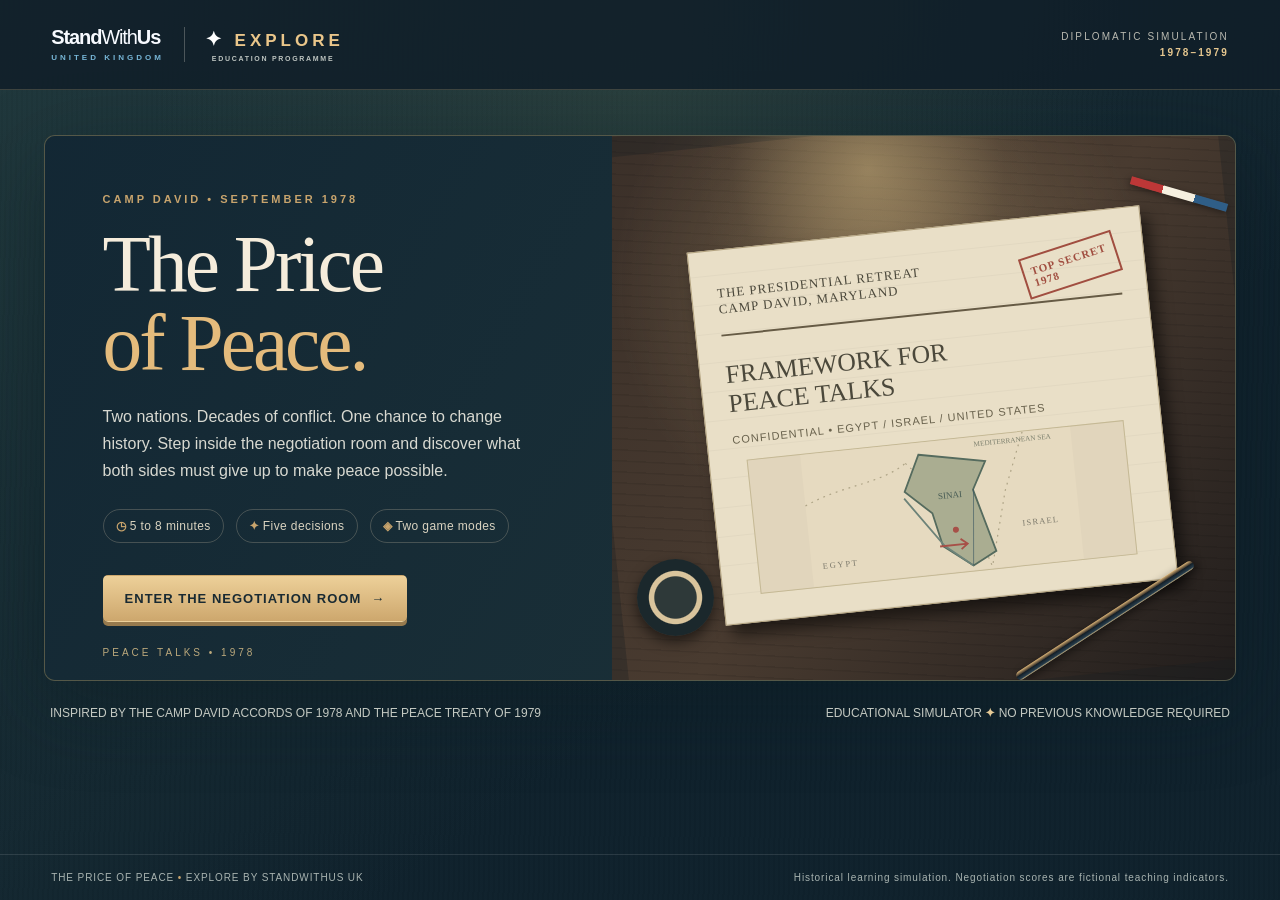
==== index.html @ 73b277db "Add The Price of Peace diplomatic simulator" ====
<!doctype html>
<html lang="en-GB">
<head>
  <meta charset="utf-8">
  <meta name="viewport" content="width=device-width, initial-scale=1">
  <meta name="theme-color" content="#152433">
  <meta name="description" content="The Price of Peace: an educational negotiation simulator about the Camp David Accords and the Egypt–Israel peace treaty.">
  <title>The Price of Peace | Explore • StandWithUs UK</title>
  <link rel="icon" type="image/svg+xml" href="assets/favicon.svg">
  <link rel="stylesheet" href="style.css">
</head>
<body>
  <a class="skip" href="#app">Skip to game</a>
  <header class="site-header">
    <div class="brand" aria-label="Explore by StandWithUs UK">
      <div class="swu-wordmark"><strong>Stand<span>With</span>Us</strong><small>UNITED KINGDOM</small></div>
      <div class="brand-divider"></div>
      <div class="explore-wordmark"><span class="compass">✦</span> EXPLORE <small>EDUCATION PROGRAMME</small></div>
    </div>
    <div class="header-right"><span class="edition">DIPLOMATIC SIMULATION <b>1978–1979</b></span><button class="small-button" id="restartTop" type="button" hidden>Start again ↺</button></div>
  </header>
  <main id="app" tabindex="-1" aria-live="polite"></main>
  <footer class="site-footer"><span>THE PRICE OF PEACE <i>•</i> EXPLORE BY STANDWITHUS UK</span><span>Historical learning simulation. Negotiation scores are fictional teaching indicators.</span></footer>
  <div id="printArea" aria-hidden="true"></div>
  <script src="game.js" defer></script>
</body>
</html>
---- style.css ----
:root{--night:#142431;--night2:#1b3039;--wood:#283b38;--gold:#c8a46d;--gold2:#e3c58a;--paper:#f4eedf;--paper2:#ece1cc;--ink:#26313a;--muted:#6e746d;--blue:#3279ac;--red:#a64c43;--green:#417e70;--line:#d2c4a9;--shadow:0 24px 80px #091a1d66}
*{box-sizing:border-box}html{scroll-behavior:smooth}body{margin:0;color:#f3ecdf;font-family:Arial,Helvetica,sans-serif;background:#13242d;background-image:radial-gradient(ellipse at 50% 10%,#52685046,transparent 54%),repeating-linear-gradient(91deg,#14273122 0 3px,#09182022 3px 5px),linear-gradient(145deg,#243d40,#10222d 65%);min-height:100dvh;display:flex;flex-direction:column}button,input{font:inherit}button{cursor:pointer}button:focus-visible,input:focus-visible{outline:3px solid #e4b86c;outline-offset:3px}a{color:inherit}p{line-height:1.6}.skip{position:absolute;z-index:100;top:-70px;left:10px;background:#fff;color:#000;padding:10px}.skip:focus{top:10px}.site-header{position:relative;z-index:3;background:#101e29d9;border-bottom:1px solid #b4a27644;display:flex;align-items:center;justify-content:space-between;gap:16px;padding:15px clamp(16px,4vw,65px);min-height:90px}.brand{display:flex;align-items:center;gap:20px}.swu-wordmark strong{font-size:20px;line-height:1;letter-spacing:-1.1px;color:#f7faff;font-weight:900}.swu-wordmark strong span{font-weight:300}.swu-wordmark small{display:block;font-weight:700;font-size:8px;letter-spacing:3px;color:#77b6d7;margin-top:5px}.brand-divider{height:35px;width:1px;background:#a6a9a366}.explore-wordmark{font-size:17px;font-weight:900;letter-spacing:4px;color:#eac68a}.explore-wordmark .compass{color:#fff;font-size:20px}.explore-wordmark small{display:block;font-size:7px;letter-spacing:1.7px;font-weight:600;color:#bdc4c0;margin:4px 0 0 7px}.header-right{display:flex;align-items:center;gap:12px}.edition{font-size:10px;letter-spacing:2.1px;color:#b8b8af;text-align:right}.edition b{color:#e6c78f;display:block;margin-top:5px}.small-button{padding:9px 12px;background:transparent;border:1px solid #af946d;color:#f1eadb;border-radius:4px;font-size:12px}.small-button[hidden]{display:none}main{flex:1;width:100%}.site-footer{border-top:1px solid #ffffff1c;color:#a8b3b0;font-size:10px;letter-spacing:.9px;padding:17px clamp(18px,4vw,65px);display:flex;justify-content:space-between;gap:20px}.site-footer i{color:var(--gold);font-style:normal}.shell{max-width:1280px;margin:auto;padding:clamp(22px,3.5vw,52px) clamp(16px,4vw,44px) 52px}.eyebrow{font-size:11px;font-weight:800;letter-spacing:3px;text-transform:uppercase;color:var(--gold)}.eyebrow.dark{color:#947746}.display{font-family:Georgia,'Times New Roman',serif;letter-spacing:-1.5px;font-weight:400;line-height:1.07}.hero{display:grid;grid-template-columns:1fr 1.1fr;min-height:535px;align-items:stretch;background:#243535;border:1px solid #c1a4714f;border-radius:11px;overflow:hidden;box-shadow:var(--shadow)}.hero-copy{padding:clamp(30px,4.5vw,70px);position:relative;z-index:1;background:linear-gradient(120deg,#112634e8,#172d37d9)}.hero-copy:after{content:'PEACE TALKS  •  1978';position:absolute;bottom:22px;left:clamp(30px,4.5vw,70px);font-size:10px;letter-spacing:3px;color:#bca97c}.hero h1{font-family:Georgia,serif;line-height:.99;font-weight:400;letter-spacing:-3px;font-size:clamp(54px,6.2vw,90px);margin:20px 0 20px;color:#f5ecdb}.hero h1 em{display:block;font-style:normal;color:#e4bb7c}.hero .lead{color:#d8d9d1;line-height:1.7;max-width:450px;font-size:16px}.hero-points{display:flex;gap:12px;flex-wrap:wrap;margin:25px 0 32px}.hero-points span,.pill{border:1px solid #b6ac974d;border-radius:50px;padding:9px 12px;letter-spacing:.4px;font-size:12px;color:#d9d3c0}.hero-points span b{color:var(--gold)}.gold-button,.outline-button,.paper-button,.danger-button{appearance:none;padding:15px 21px;border-radius:5px;border:1px solid transparent;font-size:13px;font-weight:800;letter-spacing:1px;display:inline-flex;align-items:center;justify-content:center;gap:10px;text-decoration:none;transition:transform .16s,background .16s}.gold-button{color:#192a32;background:linear-gradient(#edd099,#cda76d);box-shadow:0 4px 0 #977a4d}.gold-button:hover{background:#f6d99d;transform:translateY(-1px)}.outline-button{border-color:#ad986e;color:#e8d4ad;background:#17263365}.outline-button:hover{background:#e6c58d15}.paper-button{background:#263f4c;color:#f5efdc}.paper-button:hover{background:#355567}.danger-button{background:#903f3c;color:white}.gold-button:disabled,.paper-button:disabled,.outline-button:disabled{opacity:.4;cursor:not-allowed;transform:none}.hero-art{position:relative;min-height:510px;overflow:hidden;background:radial-gradient(circle at 43% 27%,#d7ba8252,transparent 50%),repeating-linear-gradient(3deg,transparent 0 9px,#00000015 10px 11px),linear-gradient(130deg,#3b3029,#493b30 50%,#211d1c)}.hero-art:before{content:'';position:absolute;inset:-30px;border:20px solid #171e2050;transform:rotate(-6deg);pointer-events:none}.desk-lamp{position:absolute;width:350px;height:350px;border-radius:50%;background:radial-gradient(circle,#f5d89560,#f5d89506 55%,transparent 70%);left:13%;top:-26%}.desk-paper{position:absolute;background:#dfd2ad;box-shadow:7px 11px 15px #0008;border:1px solid #b2a27f;color:#4b483b}.desk-paper.main{width:73%;height:69%;left:15%;top:17%;transform:rotate(-6deg);padding:30px 25px;background:repeating-linear-gradient(0deg,#00000008 0 1px,transparent 1px 29px),#e9dfc7}.paper-top{display:flex;justify-content:space-between;gap:8px;align-items:center;border-bottom:2px solid #665b45;padding-bottom:12px;font-family:Georgia,serif;font-size:13px;letter-spacing:1px}.paper-stamp{color:#a14e40;border:2px solid #a14e40;padding:7px;font-weight:900;font-size:11px;transform:rotate(-12deg)}.paper-headline{margin:24px 0 15px;font-family:Georgia,serif;font-size:clamp(18px,2vw,27px);line-height:1.15;text-transform:uppercase}.paper-small{color:#68614c;font-size:11px;letter-spacing:1px}.desk-map{width:94%;height:43%;margin:15px 3%;border:1px solid #c5b995;background:#e1d5bc;display:flex;align-items:center;justify-content:center}.desk-map svg{width:100%;height:100%}.desk-pen{position:absolute;bottom:10%;right:4%;width:210px;height:9px;border-radius:5px;background:linear-gradient(#dcb578,#433a2f 38%,#131f28 45%,#263c4b 83%,#ccb98b);transform:rotate(-33deg);box-shadow:3px 3px 9px #0007}.desk-round{position:absolute;left:4%;bottom:8%;width:77px;height:77px;border-radius:50%;background:radial-gradient(circle,#2e3939 0 38%,#d9c49c 40% 48%,#1b282c 50%);box-shadow:0 6px 13px #0008}.desk-flag{position:absolute;right:1%;top:10%;width:100px;height:8px;background:linear-gradient(to right,#bd3737 0 33%,#f6f0e0 33% 66%,#2f5e87 66%);transform:rotate(16deg);box-shadow:0 2px 6px #0006}.intro-after{display:flex;justify-content:space-between;gap:25px;align-items:center;margin:25px 6px 0;color:#c4c9c2;font-size:12px}.intro-after b{color:#e7cb97}.panel-paper{background:var(--paper);background-image:radial-gradient(#b5a78418 1px,transparent 1px);background-size:11px 11px;color:var(--ink);border-radius:7px;border:1px solid #efe0b9;box-shadow:var(--shadow);overflow:hidden}.panel-head{background:#dcd0b6;padding:13px 27px;display:flex;justify-content:space-between;align-items:center;gap:10px;border-bottom:1px solid #c5b18e;color:#61513e;font-size:10px;font-weight:900;letter-spacing:2px}.setup-box{max-width:1000px;margin:auto}.section-inner{padding:clamp(24px,4vw,48px)}.section-title{font-family:Georgia,serif;font-weight:400;line-height:1.15;font-size:clamp(30px,4vw,48px);margin:8px 0 12px;color:#1f303a}.section-description{color:#666d6b;max-width:710px;font-size:15px;margin:0 0 25px}.mode-grid{display:grid;grid-template-columns:repeat(2,minmax(0,1fr));gap:16px;margin:26px 0}.choice-mode,.role-card{position:relative;text-align:left;border:2px solid #c7b998;background:#f9f5e9;border-radius:6px;padding:24px 22px;min-height:158px;color:var(--ink);transition:border .2s,transform .2s,box-shadow .2s}.choice-mode:hover,.role-card:hover{border-color:#9c7946;transform:translateY(-2px)}.choice-mode.active,.role-card.active{border-color:#527d92;background:#f3f5ec;box-shadow:inset 0 0 0 1px #527d92}.choice-mode .mode-icon{font-size:27px;display:block;margin-bottom:13px}.choice-mode strong,.role-card strong{display:block;font-family:Georgia,serif;font-size:21px;margin-bottom:8px}.choice-mode small,.role-card small{display:block;font-size:13px;line-height:1.55;color:#73736b}.mode-tick{position:absolute;right:15px;top:14px;width:23px;height:23px;display:grid;place-items:center;background:#3b6d7c;color:white;border-radius:50%;opacity:0}.active .mode-tick{opacity:1}.role-grid{display:grid;grid-template-columns:repeat(2,minmax(0,1fr));gap:14px;margin:20px 0}.role-card{min-height:120px}.role-card .flag{font-size:27px;display:block;margin-bottom:10px}.form-row{display:grid;gap:8px;margin:16px 0 20px}.form-row label{font-size:12px;text-transform:uppercase;letter-spacing:1px;font-weight:800;color:#66563d}.form-row input{max-width:500px;background:#fffcf4;border:1px solid #bdae94;border-radius:4px;padding:13px 15px;color:#233640}.actions-row{display:flex;gap:12px;align-items:center;flex-wrap:wrap;margin-top:20px}.note-line{font-size:12px;color:#766e5e}.brief-layout{display:grid;grid-template-columns:1fr .83fr;gap:23px;align-items:start}.brief-file{background:#fbf7ec;border:1px solid #d2c4a9;padding:27px;box-shadow:2px 4px 9px #5e483a14;position:relative}.brief-file:before{content:'CONFIDENTIAL';position:absolute;right:14px;top:16px;border:2px solid #a65c48;color:#a65c48;padding:4px 7px;font-size:10px;font-weight:bold;letter-spacing:1px;transform:rotate(8deg)}.brief-file h2{font-family:Georgia,serif;font-weight:400;font-size:35px;margin:8px 0}.brief-file ul{padding-left:20px;font-size:14px;line-height:1.75;margin:15px 0 0}.brief-file li{margin-bottom:9px}.brief-note{background:#d7e3e3;padding:18px;border-left:4px solid #527984;font-size:13px;line-height:1.6}.brief-cover{background:#162a32;border:1px solid #b4a17070;color:#efe4ce;border-radius:4px;min-height:265px;display:flex;align-items:center;justify-content:center;flex-direction:column;gap:18px;padding:25px;text-align:center}.brief-cover .seal{font-family:Georgia,serif;color:#deb679;font-size:50px;border:2px solid #d8ae74;border-radius:50%;width:110px;height:110px;display:grid;place-items:center}.brief-cover p{font-size:13px;color:#b9c5c0;max-width:300px}.brief-cover h3{font-family:Georgia,serif;font-size:26px;font-weight:normal;margin:0}.game-layout{display:grid;grid-template-columns:minmax(0,1fr) 285px;gap:24px;align-items:start}.round-main{min-width:0}.round-head{display:flex;align-items:center;justify-content:space-between;gap:12px;margin-bottom:15px;color:#e5d9b8}.round-numbers{font-size:12px;letter-spacing:2px;font-weight:800}.timer{font-family:'Courier New',monospace;font-size:17px;letter-spacing:1px;border:1px solid #bca5775f;padding:8px 11px;border-radius:4px;color:#e6d2a5}.timer.urgent{color:#ffab8d;border-color:#e48f7d}.progress-track{display:flex;gap:7px;margin:0 0 20px}.progress-track span{height:5px;flex:1;background:#65746e50;border-radius:4px}.progress-track span.past{background:#d7b379}.progress-track span.current{background:#f7e0a7;box-shadow:0 0 12px #e8bb6b80}.dossier-header{padding:24px 27px;background:#e5d6b7;border-bottom:1px solid #cbb792}.dossier-header h2{font-family:Georgia,serif;font-size:clamp(29px,3vw,40px);font-weight:400;margin:6px 0}.dossier-header p{font-size:14px;color:#626356;margin:0;max-width:700px}.negotiating-table{display:grid;grid-template-columns:1fr 1fr;gap:10px;padding:20px 24px;background:#f7f2e6}.position-card{padding:16px 18px;border:1px solid #d8c8ab;background:#fffaf0}.position-card strong{display:block;font-size:11px;letter-spacing:1.4px;margin-bottom:9px}.position-card.israel strong{color:#286f9d}.position-card.egypt strong{color:#a23c36}.position-card p{color:#4e5d60;font-size:13px;margin:0;line-height:1.6}.subsection-label{color:#6a5b45;text-transform:uppercase;letter-spacing:1.7px;font-weight:900;font-size:11px;margin:0 0 13px}.proposals{padding:20px 24px 26px}.proposal-grid{display:grid;gap:10px}.proposal{position:relative;text-align:left;background:#fffcf4;border:1px solid #d4c6a9;border-left:5px solid #c4b392;border-radius:4px;padding:16px 52px 15px 17px;color:#24333a;display:block;width:100%;transition:border-color .14s,background .14s}.proposal strong{font-family:Georgia,serif;font-size:18px;display:block;margin-bottom:6px;font-weight:600}.proposal small{font-size:12px;line-height:1.55;color:#69716b;display:block}.proposal:hover{background:#f6f2e6;border-left-color:#487b8b}.proposal.selected{background:#eaf0e9;border-color:#528293;border-left-color:#397e88;box-shadow:0 0 0 1px #528293}.proposal .proposal-radio{position:absolute;right:20px;top:21px;width:22px;height:22px;border:2px solid #c1b296;border-radius:50%;display:grid;place-items:center;font-size:14px;color:white}.proposal.selected .proposal-radio{background:#3e7b86;border-color:#3e7b86}.proposal .warning-chip{display:inline-block;background:#f1ded7;color:#8a4641;border-radius:20px;padding:4px 9px;margin:7px 0 0;font-size:10px;letter-spacing:.5px;font-weight:800}.offer-footer{background:#eadfc9;border-top:1px solid #d3c4a8;padding:17px 23px;display:flex;gap:14px;justify-content:space-between;align-items:center;flex-wrap:wrap}.offer-footer span{color:#605e53;font-size:12px;max-width:390px}.sidebar{position:sticky;top:18px;display:grid;gap:16px}.status-card{padding:21px;background:#152a32;border:1px solid #9e987b72;border-radius:6px;box-shadow:0 9px 25px #0004}.status-card h3{font-family:Georgia,serif;font-weight:400;font-size:21px;margin:0 0 15px;color:#e9dab9}.stat{margin-bottom:18px}.stat-top{display:flex;justify-content:space-between;gap:6px;align-items:center;font-size:12px;margin-bottom:7px;color:#e4e5dd}.stat-top span:last-child{font-family:'Courier New',monospace;color:#e5cb94}.bar{height:7px;background:#fff2;border-radius:4px;overflow:hidden}.bar>span{display:block;height:100%;border-radius:4px;transition:width .4s}.bar .israel{background:#56a7cc}.bar .egypt{background:#dd9a79}.bar .trust{background:#b4c59f}.stat-explain{color:#a9b9b7;font-size:11px;line-height:1.6;margin:0}.telegraph{background:#e8dbbc;color:#383c39;border:1px solid #cab58e;padding:21px 20px;transform:rotate(1.2deg);box-shadow:0 5px 13px #0002}.telegraph h3{font-family:'Courier New',monospace;letter-spacing:1px;font-size:13px;margin:0 0 13px;border-bottom:1px dotted #8c7f67;padding-bottom:9px}.telegraph p{font-family:Georgia,serif;font-size:14px;line-height:1.55;margin:0}.telegraph small{display:block;font-family:'Courier New',monospace;margin-top:16px;color:#94764a;font-weight:bold;letter-spacing:1px}.card-margin{margin-top:19px}.dialog-shell{max-width:930px;margin:5px auto 0}.dialog-paper{padding:clamp(25px,4.3vw,53px)}.dialog-icon{font-size:44px;margin-bottom:14px}.dialog-title{font-family:Georgia,serif;font-size:clamp(32px,4vw,52px);font-weight:400;line-height:1.1;margin:9px 0 16px}.dialog-lead{font-size:16px;color:#535f62;line-height:1.7;max-width:740px}.dialog-note{padding:18px 22px;margin:20px 0;background:#e8e4d5;border-left:4px solid #b59a65;color:#51574f;line-height:1.6}.dialog-note.red{border-color:#a64c43;background:#f3e5db}.dialog-note.blue{border-color:#427c91;background:#e2eced}.meters-summary{display:grid;grid-template-columns:repeat(3,1fr);gap:12px;margin:23px 0}.meter-block{border:1px solid #d4c3a6;padding:15px;background:#faf5e9}.meter-block small{display:block;text-transform:uppercase;font-size:10px;letter-spacing:1px;color:#6f6d60;font-weight:800}.meter-block strong{font-family:Georgia,serif;font-size:29px;font-weight:400;color:#253b45}.mediator-card{background:#e1d9c6;padding:20px;display:flex;gap:17px;border:1px solid #bcaa89;margin:22px 0}.portrait-symbol{width:68px;min-width:68px;height:68px;border-radius:50%;background:#203640;color:#e8cd99;display:grid;place-items:center;font-family:Georgia,serif;font-size:26px}.mediator-card h3{font-family:Georgia,serif;margin:0 0 6px}.mediator-card p{margin:0;font-size:14px;color:#465452}.quote{font-family:Georgia,serif;font-size:21px;line-height:1.4;color:#30404b;border-left:4px solid #b9a176;padding-left:22px;margin:20px 0}.vote-grid{display:grid;grid-template-columns:1fr 1fr;gap:16px;margin:20px 0}.vote-card{background:#faf6ec;border:1px solid #cabb9e;padding:20px}.vote-card h3{font-family:Georgia,serif;font-size:24px;margin:2px 0 12px}.vote-actions{display:flex;gap:8px;flex-wrap:wrap}.vote-actions button{padding:10px 12px;border:1px solid #b7a787;background:#fff;color:#36444a;border-radius:4px;font-weight:800;font-size:12px}.vote-actions button.yes.active{background:#33685b;color:white;border-color:#33685b}.vote-actions button.no.active{background:#9c4e48;color:white;border-color:#9c4e48}.vote-card .pending{font-size:11px;color:#756f60;margin-top:14px}.completed-pill{background:#e2e9df;color:#365f4e;padding:9px 12px;font-size:12px;font-weight:bold;display:inline-block;border-radius:3px}.result-hero{border-bottom:1px solid #c8ba9c;padding:32px clamp(24px,4vw,45px);background:linear-gradient(90deg,#ded3bb,#f4eddf);position:relative}.result-hero h1{font-family:Georgia,serif;font-weight:400;font-size:clamp(33px,5vw,57px);line-height:1.08;margin:10px 0}.result-grid{display:grid;grid-template-columns:1.2fr .8fr;gap:22px;padding:27px}.result-table{width:100%;border-collapse:collapse;font-size:12px}.result-table th{font-size:10px;letter-spacing:1.3px;text-transform:uppercase;background:#e4dac7;text-align:left;padding:12px 10px}.result-table td{padding:13px 10px;border-bottom:1px solid #d4c7ac;vertical-align:top;line-height:1.5}.result-table td:first-child{font-weight:800;white-space:nowrap}.result-table td:nth-child(2){color:#48575e}.timeline{display:grid;gap:0}.time-item{border-left:2px solid #b9a477;padding:0 0 24px 20px;position:relative}.time-item:before{content:'';width:10px;height:10px;position:absolute;left:-6px;top:2px;border-radius:50%;background:#a9844d}.time-item time{display:block;color:#866b43;letter-spacing:1px;font-size:11px;font-weight:900;margin-bottom:5px}.time-item strong{font-family:Georgia,serif;font-size:19px;font-weight:normal;display:block;margin-bottom:5px}.time-item p{font-size:12px;color:#68716d;margin:0;line-height:1.55}.mini-facts{padding:20px;background:#e9dfcc;border:1px solid #c8b797}.mini-facts h3{font-family:Georgia,serif;font-size:23px;font-weight:400;margin:0 0 12px}.mini-facts p,.mini-facts li{font-size:13px;color:#516066;line-height:1.6}.mini-facts ul{padding-left:19px}.source-list{display:grid;gap:8px;margin:15px 0;font-size:12px}.source-list a{color:#2c647e;text-underline-offset:3px}.source-list a:hover{color:#143545}.debrief{font-size:13px;line-height:1.75;color:#56615f}.success-tag,.failure-tag,.mixed-tag{font-size:10px;letter-spacing:1.5px;font-weight:800;padding:8px 12px;border-radius:3px;display:inline-block}.success-tag{color:#315d4d;background:#d6e6d5}.failure-tag{color:#97443c;background:#eed8d0}.mixed-tag{color:#81613b;background:#ece2c9}#printArea{display:none}.mobile-only{display:none}
@media(max-width:1020px){.hero{grid-template-columns:1fr 1fr}.hero-copy{padding:34px}.game-layout{grid-template-columns:minmax(0,1fr) 245px}.sidebar{gap:10px}.status-card{padding:16px}.telegraph{padding:17px}}@media(max-width:790px){.site-header{padding:13px 16px;min-height:72px}.edition{display:none}.hero{grid-template-columns:1fr}.hero-copy{padding:36px 27px 65px}.hero-art{min-height:365px;grid-row:2}.hero h1{font-size:clamp(57px,10vw,76px)}.hero-copy:after{left:28px}.game-layout{grid-template-columns:1fr}.sidebar{order:-1;position:static;grid-template-columns:1fr 1fr}.status-card{padding:14px}.status-card h3{font-size:17px}.stat{margin-bottom:10px}.stat-top{font-size:11px}.telegraph{transform:none;padding:14px}.telegraph p{font-size:12px}.brief-layout{grid-template-columns:1fr}.result-grid{grid-template-columns:1fr}.site-footer{font-size:9px}.mobile-only{display:inline}}@media(max-width:550px){.brand{gap:9px}.swu-wordmark strong{font-size:15px}.swu-wordmark small{font-size:6px;letter-spacing:2px}.brand-divider{height:28px}.explore-wordmark{font-size:13px;letter-spacing:1.2px}.explore-wordmark .compass{font-size:14px}.explore-wordmark small{font-size:6px;letter-spacing:.8px}.small-button{font-size:10px;padding:6px}.shell{padding:15px 12px 35px}.hero-copy{padding:28px 23px 60px}.hero .lead{font-size:14px}.hero-points{margin:17px 0 22px}.hero-points span{font-size:11px;padding:7px}.hero-art{min-height:300px}.desk-paper.main{width:80%;left:10%;height:72%;padding:18px 16px}.paper-headline{font-size:18px;margin:13px 0}.desk-map{height:43%;margin:8px 3%}.intro-after{flex-direction:column;align-items:flex-start;gap:5px}.section-inner{padding:20px 17px}.section-title{font-size:35px}.mode-grid,.role-grid,.vote-grid{grid-template-columns:1fr;gap:10px}.choice-mode{min-height:auto;padding:16px}.choice-mode .mode-icon{margin-bottom:7px}.role-card{min-height:auto;padding:17px}.dossier-header,.negotiating-table,.proposals{padding:18px 15px}.negotiating-table{grid-template-columns:1fr}.dossier-header h2{font-size:30px}.position-card{padding:13px}.proposal{padding:13px 37px 13px 12px}.proposal strong{font-size:16px}.proposal .proposal-radio{right:12px}.offer-footer{padding:15px;align-items:stretch}.offer-footer .paper-button{width:100%}.sidebar{grid-template-columns:1fr}.telegraph{display:none}.status-card{display:grid;grid-template-columns:1fr 1fr 1fr;gap:12px;align-items:center}.status-card h3{grid-column:span 3;margin-bottom:0}.status-card .stat{margin:0}.stat-top{flex-wrap:wrap}.stat-explain{grid-column:span 3;margin-top:0}.dialog-paper{padding:22px 18px}.dialog-title{font-size:34px}.dialog-lead{font-size:14px}.meters-summary{gap:5px}.meter-block{padding:10px}.meter-block small{font-size:8px}.meter-block strong{font-size:21px}.mediator-card{padding:13px}.portrait-symbol{width:43px;min-width:43px;height:43px;font-size:18px}.result-grid{padding:17px;gap:16px}.result-hero{padding:24px 18px}.result-table{font-size:11px}.result-table th,.result-table td{padding:9px 5px}.result-table td:first-child{white-space:normal}.site-footer{display:block}.site-footer span{display:block;margin-bottom:6px}.actions-row>*{flex:1}.gold-button,.paper-button,.outline-button{padding:13px}}
@media(prefers-reduced-motion:reduce){*,*:before,*:after{scroll-behavior:auto!important;transition:none!important}}@media print{body{background:white!important;color:black!important}.site-header,.site-footer,main,.skip{display:none!important}#printArea{display:block!important;color:#111;font:14px Georgia,serif;padding:22mm 17mm}#printArea .print-title{font-size:28pt}#printArea .print-section{margin:14px 0;font-size:12pt;line-height:1.5}#printArea .print-confidential{border:2px solid #333;padding:9px;font:12pt Arial;letter-spacing:2px;width:max-content;margin-bottom:23px}#printArea .print-small{font:9pt Arial;color:#555}#printArea ul{padding-left:25px}#printArea li{margin-bottom:12px}#printArea .print-separator{page-break-after:always}}
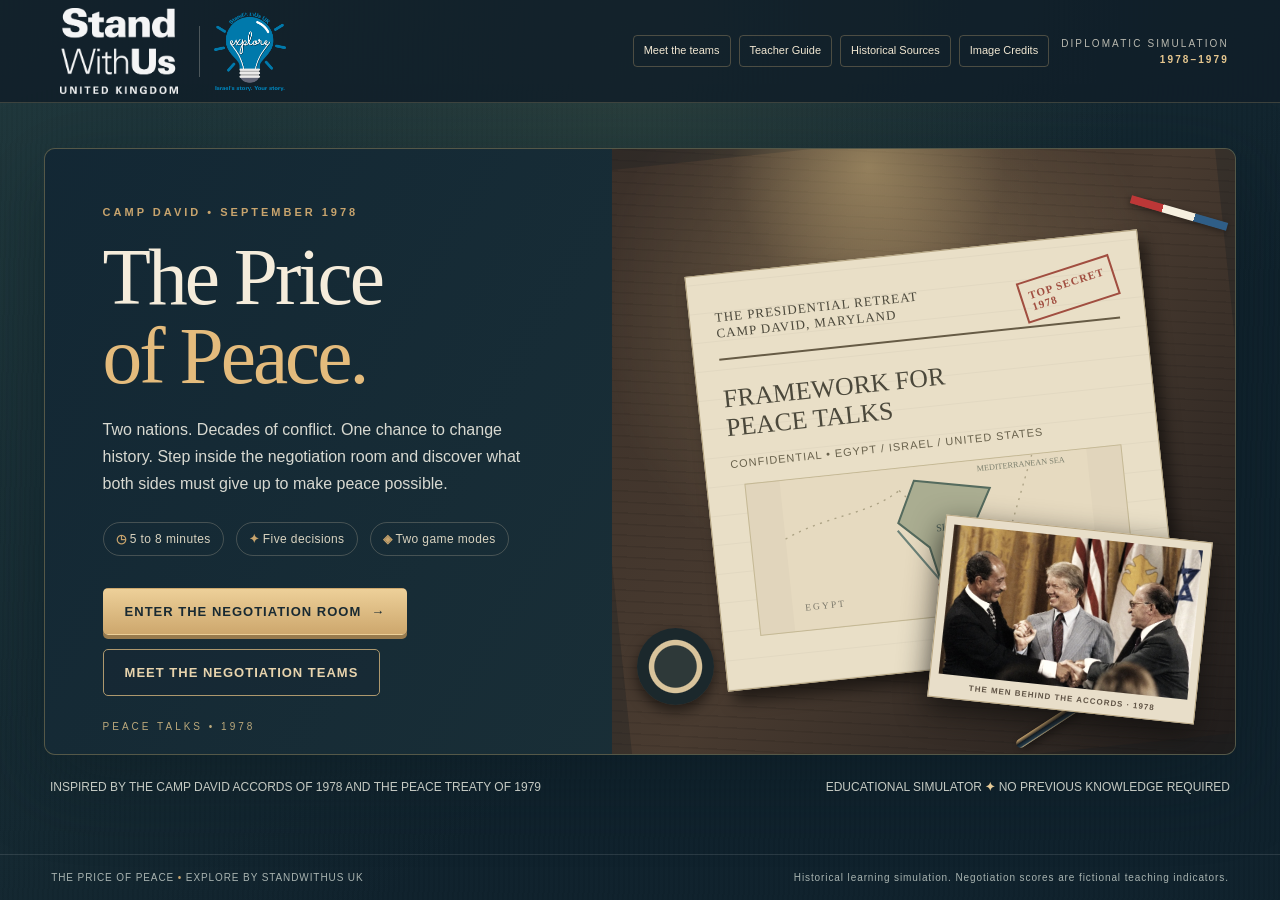
==== commit ea6e5373: "Add historical images and delegation portraits" ====
--- a/index.html
+++ b/index.html
@@ -13,15 +13,18 @@
   <a class="skip" href="#app">Skip to game</a>
   <header class="site-header">
     <div class="brand" aria-label="Explore by StandWithUs UK">
-      <div class="swu-wordmark"><strong>Stand<span>With</span>Us</strong><small>UNITED KINGDOM</small></div>
+      <img class="brand-swu" src="assets/branding/standwithus_uk.png" alt="StandWithUs United Kingdom">
       <div class="brand-divider"></div>
-      <div class="explore-wordmark"><span class="compass">✦</span> EXPLORE <small>EDUCATION PROGRAMME</small></div>
+      <img class="brand-explore" src="assets/branding/explore.png" alt="Explore educational programme">
     </div>
-    <div class="header-right"><span class="edition">DIPLOMATIC SIMULATION <b>1978–1979</b></span><button class="small-button" id="restartTop" type="button" hidden>Start again ↺</button></div>
+    <div class="header-right"><nav class="resource-nav" aria-label="Explore teaching resources"><button type="button" data-action="openArchive">Meet the teams</button><a href="teacher_guide.html" target="_blank" rel="noopener">Teacher Guide</a><a href="historical_sources.html" target="_blank" rel="noopener">Historical Sources</a><a href="image_credits.html" target="_blank" rel="noopener">Image Credits</a></nav><span class="edition">DIPLOMATIC SIMULATION <b>1978–1979</b></span><button class="small-button" id="restartTop" type="button" hidden>Start again ↺</button></div>
   </header>
   <main id="app" tabindex="-1" aria-live="polite"></main>
   <footer class="site-footer"><span>THE PRICE OF PEACE <i>•</i> EXPLORE BY STANDWITHUS UK</span><span>Historical learning simulation. Negotiation scores are fictional teaching indicators.</span></footer>
+  <dialog id="peaceArchiveDialog" class="archive-modal" aria-labelledby="peaceArchiveTitle"><div class="archive-modal-top"><span>THE PRICE OF PEACE / RESEARCH ROOM</span><form method="dialog"><button class="archive-close" aria-label="Close historical archive">✕ CLOSE</button></form></div><div id="peaceArchiveBody"></div></dialog>
   <div id="printArea" aria-hidden="true"></div>
+  <script src="media.js" defer></script>
   <script src="game.js" defer></script>
+  <script src="archive.js" defer></script>
 </body>
 </html>
--- a/style.css
+++ b/style.css
@@ -2,3 +2,83 @@
 *{box-sizing:border-box}html{scroll-behavior:smooth}body{margin:0;color:#f3ecdf;font-family:Arial,Helvetica,sans-serif;background:#13242d;background-image:radial-gradient(ellipse at 50% 10%,#52685046,transparent 54%),repeating-linear-gradient(91deg,#14273122 0 3px,#09182022 3px 5px),linear-gradient(145deg,#243d40,#10222d 65%);min-height:100dvh;display:flex;flex-direction:column}button,input{font:inherit}button{cursor:pointer}button:focus-visible,input:focus-visible{outline:3px solid #e4b86c;outline-offset:3px}a{color:inherit}p{line-height:1.6}.skip{position:absolute;z-index:100;top:-70px;left:10px;background:#fff;color:#000;padding:10px}.skip:focus{top:10px}.site-header{position:relative;z-index:3;background:#101e29d9;border-bottom:1px solid #b4a27644;display:flex;align-items:center;justify-content:space-between;gap:16px;padding:15px clamp(16px,4vw,65px);min-height:90px}.brand{display:flex;align-items:center;gap:20px}.swu-wordmark strong{font-size:20px;line-height:1;letter-spacing:-1.1px;color:#f7faff;font-weight:900}.swu-wordmark strong span{font-weight:300}.swu-wordmark small{display:block;font-weight:700;font-size:8px;letter-spacing:3px;color:#77b6d7;margin-top:5px}.brand-divider{height:35px;width:1px;background:#a6a9a366}.explore-wordmark{font-size:17px;font-weight:900;letter-spacing:4px;color:#eac68a}.explore-wordmark .compass{color:#fff;font-size:20px}.explore-wordmark small{display:block;font-size:7px;letter-spacing:1.7px;font-weight:600;color:#bdc4c0;margin:4px 0 0 7px}.header-right{display:flex;align-items:center;gap:12px}.edition{font-size:10px;letter-spacing:2.1px;color:#b8b8af;text-align:right}.edition b{color:#e6c78f;display:block;margin-top:5px}.small-button{padding:9px 12px;background:transparent;border:1px solid #af946d;color:#f1eadb;border-radius:4px;font-size:12px}.small-button[hidden]{display:none}main{flex:1;width:100%}.site-footer{border-top:1px solid #ffffff1c;color:#a8b3b0;font-size:10px;letter-spacing:.9px;padding:17px clamp(18px,4vw,65px);display:flex;justify-content:space-between;gap:20px}.site-footer i{color:var(--gold);font-style:normal}.shell{max-width:1280px;margin:auto;padding:clamp(22px,3.5vw,52px) clamp(16px,4vw,44px) 52px}.eyebrow{font-size:11px;font-weight:800;letter-spacing:3px;text-transform:uppercase;color:var(--gold)}.eyebrow.dark{color:#947746}.display{font-family:Georgia,'Times New Roman',serif;letter-spacing:-1.5px;font-weight:400;line-height:1.07}.hero{display:grid;grid-template-columns:1fr 1.1fr;min-height:535px;align-items:stretch;background:#243535;border:1px solid #c1a4714f;border-radius:11px;overflow:hidden;box-shadow:var(--shadow)}.hero-copy{padding:clamp(30px,4.5vw,70px);position:relative;z-index:1;background:linear-gradient(120deg,#112634e8,#172d37d9)}.hero-copy:after{content:'PEACE TALKS  •  1978';position:absolute;bottom:22px;left:clamp(30px,4.5vw,70px);font-size:10px;letter-spacing:3px;color:#bca97c}.hero h1{font-family:Georgia,serif;line-height:.99;font-weight:400;letter-spacing:-3px;font-size:clamp(54px,6.2vw,90px);margin:20px 0 20px;color:#f5ecdb}.hero h1 em{display:block;font-style:normal;color:#e4bb7c}.hero .lead{color:#d8d9d1;line-height:1.7;max-width:450px;font-size:16px}.hero-points{display:flex;gap:12px;flex-wrap:wrap;margin:25px 0 32px}.hero-points span,.pill{border:1px solid #b6ac974d;border-radius:50px;padding:9px 12px;letter-spacing:.4px;font-size:12px;color:#d9d3c0}.hero-points span b{color:var(--gold)}.gold-button,.outline-button,.paper-button,.danger-button{appearance:none;padding:15px 21px;border-radius:5px;border:1px solid transparent;font-size:13px;font-weight:800;letter-spacing:1px;display:inline-flex;align-items:center;justify-content:center;gap:10px;text-decoration:none;transition:transform .16s,background .16s}.gold-button{color:#192a32;background:linear-gradient(#edd099,#cda76d);box-shadow:0 4px 0 #977a4d}.gold-button:hover{background:#f6d99d;transform:translateY(-1px)}.outline-button{border-color:#ad986e;color:#e8d4ad;background:#17263365}.outline-button:hover{background:#e6c58d15}.paper-button{background:#263f4c;color:#f5efdc}.paper-button:hover{background:#355567}.danger-button{background:#903f3c;color:white}.gold-button:disabled,.paper-button:disabled,.outline-button:disabled{opacity:.4;cursor:not-allowed;transform:none}.hero-art{position:relative;min-height:510px;overflow:hidden;background:radial-gradient(circle at 43% 27%,#d7ba8252,transparent 50%),repeating-linear-gradient(3deg,transparent 0 9px,#00000015 10px 11px),linear-gradient(130deg,#3b3029,#493b30 50%,#211d1c)}.hero-art:before{content:'';position:absolute;inset:-30px;border:20px solid #171e2050;transform:rotate(-6deg);pointer-events:none}.desk-lamp{position:absolute;width:350px;height:350px;border-radius:50%;background:radial-gradient(circle,#f5d89560,#f5d89506 55%,transparent 70%);left:13%;top:-26%}.desk-paper{position:absolute;background:#dfd2ad;box-shadow:7px 11px 15px #0008;border:1px solid #b2a27f;color:#4b483b}.desk-paper.main{width:73%;height:69%;left:15%;top:17%;transform:rotate(-6deg);padding:30px 25px;background:repeating-linear-gradient(0deg,#00000008 0 1px,transparent 1px 29px),#e9dfc7}.paper-top{display:flex;justify-content:space-between;gap:8px;align-items:center;border-bottom:2px solid #665b45;padding-bottom:12px;font-family:Georgia,serif;font-size:13px;letter-spacing:1px}.paper-stamp{color:#a14e40;border:2px solid #a14e40;padding:7px;font-weight:900;font-size:11px;transform:rotate(-12deg)}.paper-headline{margin:24px 0 15px;font-family:Georgia,serif;font-size:clamp(18px,2vw,27px);line-height:1.15;text-transform:uppercase}.paper-small{color:#68614c;font-size:11px;letter-spacing:1px}.desk-map{width:94%;height:43%;margin:15px 3%;border:1px solid #c5b995;background:#e1d5bc;display:flex;align-items:center;justify-content:center}.desk-map svg{width:100%;height:100%}.desk-pen{position:absolute;bottom:10%;right:4%;width:210px;height:9px;border-radius:5px;background:linear-gradient(#dcb578,#433a2f 38%,#131f28 45%,#263c4b 83%,#ccb98b);transform:rotate(-33deg);box-shadow:3px 3px 9px #0007}.desk-round{position:absolute;left:4%;bottom:8%;width:77px;height:77px;border-radius:50%;background:radial-gradient(circle,#2e3939 0 38%,#d9c49c 40% 48%,#1b282c 50%);box-shadow:0 6px 13px #0008}.desk-flag{position:absolute;right:1%;top:10%;width:100px;height:8px;background:linear-gradient(to right,#bd3737 0 33%,#f6f0e0 33% 66%,#2f5e87 66%);transform:rotate(16deg);box-shadow:0 2px 6px #0006}.intro-after{display:flex;justify-content:space-between;gap:25px;align-items:center;margin:25px 6px 0;color:#c4c9c2;font-size:12px}.intro-after b{color:#e7cb97}.panel-paper{background:var(--paper);background-image:radial-gradient(#b5a78418 1px,transparent 1px);background-size:11px 11px;color:var(--ink);border-radius:7px;border:1px solid #efe0b9;box-shadow:var(--shadow);overflow:hidden}.panel-head{background:#dcd0b6;padding:13px 27px;display:flex;justify-content:space-between;align-items:center;gap:10px;border-bottom:1px solid #c5b18e;color:#61513e;font-size:10px;font-weight:900;letter-spacing:2px}.setup-box{max-width:1000px;margin:auto}.section-inner{padding:clamp(24px,4vw,48px)}.section-title{font-family:Georgia,serif;font-weight:400;line-height:1.15;font-size:clamp(30px,4vw,48px);margin:8px 0 12px;color:#1f303a}.section-description{color:#666d6b;max-width:710px;font-size:15px;margin:0 0 25px}.mode-grid{display:grid;grid-template-columns:repeat(2,minmax(0,1fr));gap:16px;margin:26px 0}.choice-mode,.role-card{position:relative;text-align:left;border:2px solid #c7b998;background:#f9f5e9;border-radius:6px;padding:24px 22px;min-height:158px;color:var(--ink);transition:border .2s,transform .2s,box-shadow .2s}.choice-mode:hover,.role-card:hover{border-color:#9c7946;transform:translateY(-2px)}.choice-mode.active,.role-card.active{border-color:#527d92;background:#f3f5ec;box-shadow:inset 0 0 0 1px #527d92}.choice-mode .mode-icon{font-size:27px;display:block;margin-bottom:13px}.choice-mode strong,.role-card strong{display:block;font-family:Georgia,serif;font-size:21px;margin-bottom:8px}.choice-mode small,.role-card small{display:block;font-size:13px;line-height:1.55;color:#73736b}.mode-tick{position:absolute;right:15px;top:14px;width:23px;height:23px;display:grid;place-items:center;background:#3b6d7c;color:white;border-radius:50%;opacity:0}.active .mode-tick{opacity:1}.role-grid{display:grid;grid-template-columns:repeat(2,minmax(0,1fr));gap:14px;margin:20px 0}.role-card{min-height:120px}.role-card .flag{font-size:27px;display:block;margin-bottom:10px}.form-row{display:grid;gap:8px;margin:16px 0 20px}.form-row label{font-size:12px;text-transform:uppercase;letter-spacing:1px;font-weight:800;color:#66563d}.form-row input{max-width:500px;background:#fffcf4;border:1px solid #bdae94;border-radius:4px;padding:13px 15px;color:#233640}.actions-row{display:flex;gap:12px;align-items:center;flex-wrap:wrap;margin-top:20px}.note-line{font-size:12px;color:#766e5e}.brief-layout{display:grid;grid-template-columns:1fr .83fr;gap:23px;align-items:start}.brief-file{background:#fbf7ec;border:1px solid #d2c4a9;padding:27px;box-shadow:2px 4px 9px #5e483a14;position:relative}.brief-file:before{content:'CONFIDENTIAL';position:absolute;right:14px;top:16px;border:2px solid #a65c48;color:#a65c48;padding:4px 7px;font-size:10px;font-weight:bold;letter-spacing:1px;transform:rotate(8deg)}.brief-file h2{font-family:Georgia,serif;font-weight:400;font-size:35px;margin:8px 0}.brief-file ul{padding-left:20px;font-size:14px;line-height:1.75;margin:15px 0 0}.brief-file li{margin-bottom:9px}.brief-note{background:#d7e3e3;padding:18px;border-left:4px solid #527984;font-size:13px;line-height:1.6}.brief-cover{background:#162a32;border:1px solid #b4a17070;color:#efe4ce;border-radius:4px;min-height:265px;display:flex;align-items:center;justify-content:center;flex-direction:column;gap:18px;padding:25px;text-align:center}.brief-cover .seal{font-family:Georgia,serif;color:#deb679;font-size:50px;border:2px solid #d8ae74;border-radius:50%;width:110px;height:110px;display:grid;place-items:center}.brief-cover p{font-size:13px;color:#b9c5c0;max-width:300px}.brief-cover h3{font-family:Georgia,serif;font-size:26px;font-weight:normal;margin:0}.game-layout{display:grid;grid-template-columns:minmax(0,1fr) 285px;gap:24px;align-items:start}.round-main{min-width:0}.round-head{display:flex;align-items:center;justify-content:space-between;gap:12px;margin-bottom:15px;color:#e5d9b8}.round-numbers{font-size:12px;letter-spacing:2px;font-weight:800}.timer{font-family:'Courier New',monospace;font-size:17px;letter-spacing:1px;border:1px solid #bca5775f;padding:8px 11px;border-radius:4px;color:#e6d2a5}.timer.urgent{color:#ffab8d;border-color:#e48f7d}.progress-track{display:flex;gap:7px;margin:0 0 20px}.progress-track span{height:5px;flex:1;background:#65746e50;border-radius:4px}.progress-track span.past{background:#d7b379}.progress-track span.current{background:#f7e0a7;box-shadow:0 0 12px #e8bb6b80}.dossier-header{padding:24px 27px;background:#e5d6b7;border-bottom:1px solid #cbb792}.dossier-header h2{font-family:Georgia,serif;font-size:clamp(29px,3vw,40px);font-weight:400;margin:6px 0}.dossier-header p{font-size:14px;color:#626356;margin:0;max-width:700px}.negotiating-table{display:grid;grid-template-columns:1fr 1fr;gap:10px;padding:20px 24px;background:#f7f2e6}.position-card{padding:16px 18px;border:1px solid #d8c8ab;background:#fffaf0}.position-card strong{display:block;font-size:11px;letter-spacing:1.4px;margin-bottom:9px}.position-card.israel strong{color:#286f9d}.position-card.egypt strong{color:#a23c36}.position-card p{color:#4e5d60;font-size:13px;margin:0;line-height:1.6}.subsection-label{color:#6a5b45;text-transform:uppercase;letter-spacing:1.7px;font-weight:900;font-size:11px;margin:0 0 13px}.proposals{padding:20px 24px 26px}.proposal-grid{display:grid;gap:10px}.proposal{position:relative;text-align:left;background:#fffcf4;border:1px solid #d4c6a9;border-left:5px solid #c4b392;border-radius:4px;padding:16px 52px 15px 17px;color:#24333a;display:block;width:100%;transition:border-color .14s,background .14s}.proposal strong{font-family:Georgia,serif;font-size:18px;display:block;margin-bottom:6px;font-weight:600}.proposal small{font-size:12px;line-height:1.55;color:#69716b;display:block}.proposal:hover{background:#f6f2e6;border-left-color:#487b8b}.proposal.selected{background:#eaf0e9;border-color:#528293;border-left-color:#397e88;box-shadow:0 0 0 1px #528293}.proposal .proposal-radio{position:absolute;right:20px;top:21px;width:22px;height:22px;border:2px solid #c1b296;border-radius:50%;display:grid;place-items:center;font-size:14px;color:white}.proposal.selected .proposal-radio{background:#3e7b86;border-color:#3e7b86}.proposal .warning-chip{display:inline-block;background:#f1ded7;color:#8a4641;border-radius:20px;padding:4px 9px;margin:7px 0 0;font-size:10px;letter-spacing:.5px;font-weight:800}.offer-footer{background:#eadfc9;border-top:1px solid #d3c4a8;padding:17px 23px;display:flex;gap:14px;justify-content:space-between;align-items:center;flex-wrap:wrap}.offer-footer span{color:#605e53;font-size:12px;max-width:390px}.sidebar{position:sticky;top:18px;display:grid;gap:16px}.status-card{padding:21px;background:#152a32;border:1px solid #9e987b72;border-radius:6px;box-shadow:0 9px 25px #0004}.status-card h3{font-family:Georgia,serif;font-weight:400;font-size:21px;margin:0 0 15px;color:#e9dab9}.stat{margin-bottom:18px}.stat-top{display:flex;justify-content:space-between;gap:6px;align-items:center;font-size:12px;margin-bottom:7px;color:#e4e5dd}.stat-top span:last-child{font-family:'Courier New',monospace;color:#e5cb94}.bar{height:7px;background:#fff2;border-radius:4px;overflow:hidden}.bar>span{display:block;height:100%;border-radius:4px;transition:width .4s}.bar .israel{background:#56a7cc}.bar .egypt{background:#dd9a79}.bar .trust{background:#b4c59f}.stat-explain{color:#a9b9b7;font-size:11px;line-height:1.6;margin:0}.telegraph{background:#e8dbbc;color:#383c39;border:1px solid #cab58e;padding:21px 20px;transform:rotate(1.2deg);box-shadow:0 5px 13px #0002}.telegraph h3{font-family:'Courier New',monospace;letter-spacing:1px;font-size:13px;margin:0 0 13px;border-bottom:1px dotted #8c7f67;padding-bottom:9px}.telegraph p{font-family:Georgia,serif;font-size:14px;line-height:1.55;margin:0}.telegraph small{display:block;font-family:'Courier New',monospace;margin-top:16px;color:#94764a;font-weight:bold;letter-spacing:1px}.card-margin{margin-top:19px}.dialog-shell{max-width:930px;margin:5px auto 0}.dialog-paper{padding:clamp(25px,4.3vw,53px)}.dialog-icon{font-size:44px;margin-bottom:14px}.dialog-title{font-family:Georgia,serif;font-size:clamp(32px,4vw,52px);font-weight:400;line-height:1.1;margin:9px 0 16px}.dialog-lead{font-size:16px;color:#535f62;line-height:1.7;max-width:740px}.dialog-note{padding:18px 22px;margin:20px 0;background:#e8e4d5;border-left:4px solid #b59a65;color:#51574f;line-height:1.6}.dialog-note.red{border-color:#a64c43;background:#f3e5db}.dialog-note.blue{border-color:#427c91;background:#e2eced}.meters-summary{display:grid;grid-template-columns:repeat(3,1fr);gap:12px;margin:23px 0}.meter-block{border:1px solid #d4c3a6;padding:15px;background:#faf5e9}.meter-block small{display:block;text-transform:uppercase;font-size:10px;letter-spacing:1px;color:#6f6d60;font-weight:800}.meter-block strong{font-family:Georgia,serif;font-size:29px;font-weight:400;color:#253b45}.mediator-card{background:#e1d9c6;padding:20px;display:flex;gap:17px;border:1px solid #bcaa89;margin:22px 0}.portrait-symbol{width:68px;min-width:68px;height:68px;border-radius:50%;background:#203640;color:#e8cd99;display:grid;place-items:center;font-family:Georgia,serif;font-size:26px}.mediator-card h3{font-family:Georgia,serif;margin:0 0 6px}.mediator-card p{margin:0;font-size:14px;color:#465452}.quote{font-family:Georgia,serif;font-size:21px;line-height:1.4;color:#30404b;border-left:4px solid #b9a176;padding-left:22px;margin:20px 0}.vote-grid{display:grid;grid-template-columns:1fr 1fr;gap:16px;margin:20px 0}.vote-card{background:#faf6ec;border:1px solid #cabb9e;padding:20px}.vote-card h3{font-family:Georgia,serif;font-size:24px;margin:2px 0 12px}.vote-actions{display:flex;gap:8px;flex-wrap:wrap}.vote-actions button{padding:10px 12px;border:1px solid #b7a787;background:#fff;color:#36444a;border-radius:4px;font-weight:800;font-size:12px}.vote-actions button.yes.active{background:#33685b;color:white;border-color:#33685b}.vote-actions button.no.active{background:#9c4e48;color:white;border-color:#9c4e48}.vote-card .pending{font-size:11px;color:#756f60;margin-top:14px}.completed-pill{background:#e2e9df;color:#365f4e;padding:9px 12px;font-size:12px;font-weight:bold;display:inline-block;border-radius:3px}.result-hero{border-bottom:1px solid #c8ba9c;padding:32px clamp(24px,4vw,45px);background:linear-gradient(90deg,#ded3bb,#f4eddf);position:relative}.result-hero h1{font-family:Georgia,serif;font-weight:400;font-size:clamp(33px,5vw,57px);line-height:1.08;margin:10px 0}.result-grid{display:grid;grid-template-columns:1.2fr .8fr;gap:22px;padding:27px}.result-table{width:100%;border-collapse:collapse;font-size:12px}.result-table th{font-size:10px;letter-spacing:1.3px;text-transform:uppercase;background:#e4dac7;text-align:left;padding:12px 10px}.result-table td{padding:13px 10px;border-bottom:1px solid #d4c7ac;vertical-align:top;line-height:1.5}.result-table td:first-child{font-weight:800;white-space:nowrap}.result-table td:nth-child(2){color:#48575e}.timeline{display:grid;gap:0}.time-item{border-left:2px solid #b9a477;padding:0 0 24px 20px;position:relative}.time-item:before{content:'';width:10px;height:10px;position:absolute;left:-6px;top:2px;border-radius:50%;background:#a9844d}.time-item time{display:block;color:#866b43;letter-spacing:1px;font-size:11px;font-weight:900;margin-bottom:5px}.time-item strong{font-family:Georgia,serif;font-size:19px;font-weight:normal;display:block;margin-bottom:5px}.time-item p{font-size:12px;color:#68716d;margin:0;line-height:1.55}.mini-facts{padding:20px;background:#e9dfcc;border:1px solid #c8b797}.mini-facts h3{font-family:Georgia,serif;font-size:23px;font-weight:400;margin:0 0 12px}.mini-facts p,.mini-facts li{font-size:13px;color:#516066;line-height:1.6}.mini-facts ul{padding-left:19px}.source-list{display:grid;gap:8px;margin:15px 0;font-size:12px}.source-list a{color:#2c647e;text-underline-offset:3px}.source-list a:hover{color:#143545}.debrief{font-size:13px;line-height:1.75;color:#56615f}.success-tag,.failure-tag,.mixed-tag{font-size:10px;letter-spacing:1.5px;font-weight:800;padding:8px 12px;border-radius:3px;display:inline-block}.success-tag{color:#315d4d;background:#d6e6d5}.failure-tag{color:#97443c;background:#eed8d0}.mixed-tag{color:#81613b;background:#ece2c9}#printArea{display:none}.mobile-only{display:none}
 @media(max-width:1020px){.hero{grid-template-columns:1fr 1fr}.hero-copy{padding:34px}.game-layout{grid-template-columns:minmax(0,1fr) 245px}.sidebar{gap:10px}.status-card{padding:16px}.telegraph{padding:17px}}@media(max-width:790px){.site-header{padding:13px 16px;min-height:72px}.edition{display:none}.hero{grid-template-columns:1fr}.hero-copy{padding:36px 27px 65px}.hero-art{min-height:365px;grid-row:2}.hero h1{font-size:clamp(57px,10vw,76px)}.hero-copy:after{left:28px}.game-layout{grid-template-columns:1fr}.sidebar{order:-1;position:static;grid-template-columns:1fr 1fr}.status-card{padding:14px}.status-card h3{font-size:17px}.stat{margin-bottom:10px}.stat-top{font-size:11px}.telegraph{transform:none;padding:14px}.telegraph p{font-size:12px}.brief-layout{grid-template-columns:1fr}.result-grid{grid-template-columns:1fr}.site-footer{font-size:9px}.mobile-only{display:inline}}@media(max-width:550px){.brand{gap:9px}.swu-wordmark strong{font-size:15px}.swu-wordmark small{font-size:6px;letter-spacing:2px}.brand-divider{height:28px}.explore-wordmark{font-size:13px;letter-spacing:1.2px}.explore-wordmark .compass{font-size:14px}.explore-wordmark small{font-size:6px;letter-spacing:.8px}.small-button{font-size:10px;padding:6px}.shell{padding:15px 12px 35px}.hero-copy{padding:28px 23px 60px}.hero .lead{font-size:14px}.hero-points{margin:17px 0 22px}.hero-points span{font-size:11px;padding:7px}.hero-art{min-height:300px}.desk-paper.main{width:80%;left:10%;height:72%;padding:18px 16px}.paper-headline{font-size:18px;margin:13px 0}.desk-map{height:43%;margin:8px 3%}.intro-after{flex-direction:column;align-items:flex-start;gap:5px}.section-inner{padding:20px 17px}.section-title{font-size:35px}.mode-grid,.role-grid,.vote-grid{grid-template-columns:1fr;gap:10px}.choice-mode{min-height:auto;padding:16px}.choice-mode .mode-icon{margin-bottom:7px}.role-card{min-height:auto;padding:17px}.dossier-header,.negotiating-table,.proposals{padding:18px 15px}.negotiating-table{grid-template-columns:1fr}.dossier-header h2{font-size:30px}.position-card{padding:13px}.proposal{padding:13px 37px 13px 12px}.proposal strong{font-size:16px}.proposal .proposal-radio{right:12px}.offer-footer{padding:15px;align-items:stretch}.offer-footer .paper-button{width:100%}.sidebar{grid-template-columns:1fr}.telegraph{display:none}.status-card{display:grid;grid-template-columns:1fr 1fr 1fr;gap:12px;align-items:center}.status-card h3{grid-column:span 3;margin-bottom:0}.status-card .stat{margin:0}.stat-top{flex-wrap:wrap}.stat-explain{grid-column:span 3;margin-top:0}.dialog-paper{padding:22px 18px}.dialog-title{font-size:34px}.dialog-lead{font-size:14px}.meters-summary{gap:5px}.meter-block{padding:10px}.meter-block small{font-size:8px}.meter-block strong{font-size:21px}.mediator-card{padding:13px}.portrait-symbol{width:43px;min-width:43px;height:43px;font-size:18px}.result-grid{padding:17px;gap:16px}.result-hero{padding:24px 18px}.result-table{font-size:11px}.result-table th,.result-table td{padding:9px 5px}.result-table td:first-child{white-space:normal}.site-footer{display:block}.site-footer span{display:block;margin-bottom:6px}.actions-row>*{flex:1}.gold-button,.paper-button,.outline-button{padding:13px}}
 @media(prefers-reduced-motion:reduce){*,*:before,*:after{scroll-behavior:auto!important;transition:none!important}}@media print{body{background:white!important;color:black!important}.site-header,.site-footer,main,.skip{display:none!important}#printArea{display:block!important;color:#111;font:14px Georgia,serif;padding:22mm 17mm}#printArea .print-title{font-size:28pt}#printArea .print-section{margin:14px 0;font-size:12pt;line-height:1.5}#printArea .print-confidential{border:2px solid #333;padding:9px;font:12pt Arial;letter-spacing:2px;width:max-content;margin-bottom:23px}#printArea .print-small{font:9pt Arial;color:#555}#printArea ul{padding-left:25px}#printArea li{margin-bottom:12px}#printArea .print-separator{page-break-after:always}}
+
+/* Public history resources and archival portrait slots */
+.resource-nav{display:flex;align-items:center;justify-content:flex-end;gap:8px;flex-wrap:wrap}
+.resource-nav a,.resource-nav button{color:#f1e7d2;background:transparent;border:1px solid #b49b705c;border-radius:4px;padding:8px 10px;text-decoration:none;font-size:11px;line-height:1.2;white-space:nowrap;transition:background .2s,border-color .2s}
+.resource-nav a:hover,.resource-nav button:hover{background:#d8ba8038;border-color:#cfb17e}
+.resource-nav a:focus-visible,.resource-nav button:focus-visible,.archive-close:focus-visible,.archive-tab:focus-visible{outline:3px solid #e5c482;outline-offset:2px}
+.archive-modal{border:1px solid #c9b68f;background:#f4eedf;color:#283944;max-width:min(1100px,calc(100vw - 30px));width:100%;max-height:calc(100dvh - 26px);padding:0;box-shadow:0 35px 110px #0009;border-radius:7px;overflow:auto}
+.archive-modal::backdrop{background:#08131ad9;backdrop-filter:blur(4px)}
+.archive-modal-top{position:sticky;top:0;z-index:2;display:flex;justify-content:space-between;align-items:center;gap:12px;padding:13px 25px;background:#1c303a;color:#e8dac3;font-size:10px;letter-spacing:1.6px}
+.archive-close{color:#f3e8d3;border:1px solid #c1ad8a;background:#2c414a;border-radius:4px;padding:9px 12px;font-weight:700;letter-spacing:1px;font-size:11px}
+#peaceArchiveBody{padding:26px clamp(18px,3vw,38px) 40px}
+.archive-overline{color:#a2743e;font-size:11px;letter-spacing:2.3px;font-weight:800}
+#peaceArchiveBody h2{font-family:Georgia,serif;color:#2c3940;font-weight:400;line-height:1.1;margin:9px 0 11px;font-size:clamp(34px,4vw,50px)}
+.archive-intro{max-width:770px;margin:0 0 19px;color:#5b625f;font-size:14px}
+.archive-tabs{display:flex;gap:5px;padding:5px;background:#e7ddc9;border:1px solid #cbbca2;border-radius:5px;margin:16px 0 25px}
+.archive-tab{border:0;background:transparent;color:#49585c;padding:11px 18px;border-radius:3px;font-weight:700;font-size:12px;flex:1}
+.archive-tab.active{background:#223841;color:#f7ead5;box-shadow:0 2px 8px #19313e26}
+.archive-delegation{margin:22px 0 30px;border:1px solid #d3c6ab;background:#f9f5eb}
+.archive-team-head{padding:15px 19px;background:#e6dcc8;display:flex;justify-content:space-between;gap:20px;align-items:flex-start}
+.archive-team-head span{font-size:13px;font-weight:900;letter-spacing:2px;color:#273b45}
+.archive-team-head p{margin:5px 0 0;color:#526064;font-size:12px}
+.archive-team-head small{font-size:9px;letter-spacing:1.2px;color:#8d7958;white-space:nowrap}
+.archive-people{display:grid;grid-template-columns:1fr 1fr;gap:0}
+.archive-person{padding:18px;display:grid;grid-template-columns:89px 1fr;gap:14px;border-top:1px solid #d9cdb9;min-width:0}
+.archive-person:nth-child(odd){border-right:1px solid #d9cdb9}
+.archive-person h4,.archive-gallery-item h4{font-family:Georgia,serif;font-size:20px;line-height:1.15;color:#27343a;margin:0 0 5px;font-weight:600}
+.archive-person strong{display:block;color:#96693d;letter-spacing:.3px;font-size:11px;margin-bottom:8px}
+.archive-person p,.archive-gallery-item p{font-size:12px;line-height:1.5;color:#59615f;margin:0}
+.archive-image{background:linear-gradient(140deg,#d7ceb9,#ebe4d6 48%,#c7bca6);border:1px solid #b7ab91;position:relative;isolation:isolate;overflow:hidden;display:flex;flex-direction:column;align-items:center;justify-content:center;text-align:center;color:#69726f;min-width:0}
+.archive-image:before{content:'';position:absolute;inset:7px;border:1px solid #9189776e;pointer-events:none}
+.archive-image.portrait{width:89px;height:112px;border-radius:3px}
+.archive-image.landscape{width:100%;aspect-ratio:16/10;max-height:200px}
+.archive-image img{width:100%;height:100%;position:absolute;inset:0;z-index:1;object-fit:cover;object-position:50% 27%}
+.archive-image .archive-initials{font-family:Georgia,serif;font-size:32px;color:#77807a;font-weight:700}
+.archive-image.landscape .archive-initials{font-size:45px}
+.archive-image small{margin-top:5px;font-size:8px;letter-spacing:1.1px;color:#877e6a}
+.archive-image .archive-map-preview{width:100%;height:100%;display:flex;justify-content:center;align-items:center}
+.archive-image .archive-map-preview svg{display:block;object-fit:contain;width:100%;height:100%}
+.archive-gallery{display:grid;grid-template-columns:repeat(3,minmax(0,1fr));gap:14px}
+.archive-gallery-item{background:#fcf9f0;border:1px solid #d2c3a5;overflow:hidden}
+.archive-gallery-item>div:last-child{padding:14px 14px 17px}
+.archive-gallery-item small{font-weight:800;font-size:9px;letter-spacing:2px;color:#926841}
+.archive-gallery-item h4{margin-top:6px;font-size:19px}
+.archive-hint{font-size:13px;background:#e9dfca;border-left:3px solid #ab8c5b;color:#425456;padding:12px 15px;margin-bottom:19px}
+.archive-footnote{border-top:1px solid #d1c2a6;padding-top:16px;color:#68716f;font-size:11px;line-height:1.5}
+.archive-footnote a{color:#245c81}
+.adviser-card{background:#e1d2b8;color:#33434a;padding:15px;border:1px solid #bead8d;border-radius:3px}
+.adviser-card>small{font-size:10px;font-weight:800;letter-spacing:2px;color:#765634}
+.adviser-card strong{display:block;margin:8px 0 6px;font-size:14px}
+.adviser-card p{margin:0 0 10px;font-size:12px;line-height:1.45}
+.adviser-card button{border:0;color:#214d66;text-decoration:underline;background:transparent;padding:0;font-size:12px;font-weight:700}
+@media(max-width:1100px){.resource-nav{max-width:360px}.edition{display:none}}
+@media(max-width:790px){.site-header{flex-wrap:wrap}.header-right{width:100%;justify-content:space-between}.resource-nav{max-width:none;flex:1;justify-content:flex-start}.archive-gallery{grid-template-columns:repeat(2,minmax(0,1fr))}.archive-people{grid-template-columns:1fr}.archive-person:nth-child(odd){border-right:0}.archive-team-head small{display:none}}
+@media(max-width:550px){.site-header{gap:9px}.resource-nav{gap:6px}.resource-nav a,.resource-nav button{font-size:10px;padding:8px}.archive-modal{max-width:calc(100vw - 14px);max-height:calc(100dvh - 12px)}.archive-modal-top{padding:10px 12px}.archive-modal-top>span{font-size:9px;letter-spacing:.5px}#peaceArchiveBody{padding:19px 14px 25px}.archive-tabs{margin:15px 0}.archive-tab{font-size:11px;padding:10px 8px}.archive-person{grid-template-columns:78px 1fr;gap:11px;padding:12px}.archive-image.portrait{width:78px;height:100px}.archive-person h4{font-size:17px}.archive-person p{font-size:11px}.archive-gallery{grid-template-columns:1fr}.archive-gallery-item h4{font-size:19px}}
+.archive-text-button{background:transparent;color:#28516e;border:0;text-decoration:underline;font-weight:800;font-size:12px;text-align:left;padding:3px 0;cursor:pointer}
+.archive-text-button:hover{color:#996b39}
+
+/* Photo integrated edition. Images are local and responsive. */
+.brand{gap:13px}.brand-swu{display:block;width:135px;height:86px;object-fit:contain}.brand-explore{display:block;width:74px;height:79px;object-fit:contain}.site-header{min-height:96px;padding-top:8px;padding-bottom:8px}.brand-divider{height:51px}
+.hero-art{min-height:510px}.desk-photo-frame{position:absolute;right:5%;bottom:7%;width:43%;transform:rotate(6deg);z-index:2;background:#e8dec9;padding:8px 8px 6px;box-shadow:0 11px 30px #100e0dc7;border:1px solid #b8a682}
+.desk-photo-frame img{display:block;width:100%;aspect-ratio:5/3;object-fit:cover;object-position:center 25%;filter:saturate(.74) sepia(.13)}
+.desk-photo-frame span{display:block;font-size:8px;line-height:1.4;letter-spacing:1px;text-align:center;color:#5f5345;margin-top:6px;font-weight:700}
+.hero-portraits{display:flex;gap:10px;margin:18px 0 8px;max-width:555px}
+.hero-portraits>div{display:flex;gap:9px;align-items:center;background:#e3d8c2;border:1px solid #d0bd9d;padding:6px 10px 6px 6px;flex:1;min-width:0}
+.hero-portraits img{width:43px;height:52px;object-fit:cover;object-position:center 20%;filter:grayscale(.22);border:2px solid #f6f2e9;flex-shrink:0}
+.hero-portraits span{font-size:9px;line-height:1.4;letter-spacing:.7px;font-weight:800;color:#44565c}
+.delegate-portrait{float:right;width:130px;padding:0 0 10px 14px;margin:0 0 10px 8px;text-align:center}
+.delegate-portrait img{display:block;width:100%;height:160px;object-fit:cover;object-position:center 21%;border:5px solid #e8dec9;box-shadow:0 6px 14px #273a4033;filter:saturate(.75)}
+.delegate-portrait small{display:block;font-size:10px;line-height:1.45;margin-top:6px;color:#5d625c}
+.portrait-symbol.portrait-photo{overflow:hidden;background:#bba988;border:2px solid #fff6e3}
+.portrait-symbol.portrait-photo img{display:block;width:100%;height:100%;object-fit:cover;object-position:center top}
+.peace-figure{margin:0;overflow:hidden;min-width:0}.peace-figure img{display:block;width:100%;height:100%;object-fit:contain}.peace-figure figcaption{color:#777366;font-size:10px;line-height:1.5;text-align:center;padding:8px}
+.dossier-image{float:right;max-width:215px;width:34%;margin:0 0 12px 22px;background:#f4ebd8;padding:7px;border:1px solid #d2bc94;box-shadow:0 5px 14px #93806445}
+.dossier-image img{height:140px;width:100%;object-fit:contain;background:#f2ead9}
+.dossier-image figcaption{font-size:9px}
+.result-photo-band{display:grid;grid-template-columns:1fr 1fr;gap:12px;padding:19px clamp(17px,4vw,45px) 6px;background:#f4eedf}
+.reveal-photo{background:#e6dcc9;padding:7px;border:1px solid #d0c0a6}.reveal-photo img{height:220px;object-fit:cover;object-position:center 25%}.reveal-photo figcaption{padding:9px 3px 3px;font-weight:700}
+@media(max-width:1080px){.site-header{gap:9px}.brand-swu{width:112px;height:73px}.brand-explore{width:62px;height:68px}.resource-nav{max-width:420px}.resource-nav a,.resource-nav button{font-size:10px;padding:7px 8px}}
+@media(max-width:790px){.site-header{min-height:88px}.brand-swu{width:104px;height:67px}.brand-explore{width:57px;height:62px}.hero-art{min-height:385px}.desk-photo-frame{width:38%;right:7%;bottom:6%}.result-photo-band{grid-template-columns:1fr 1fr}.reveal-photo img{height:160px}}
+@media(max-width:550px){.brand{gap:8px}.brand-divider{height:39px}.brand-swu{width:86px;height:57px}.brand-explore{width:50px;height:56px}.hero-portraits{flex-wrap:wrap}.hero-portraits>div{flex:1 1 95px;padding:4px;gap:5px}.hero-portraits img{width:31px;height:43px}.hero-portraits span{font-size:8px}.desk-photo-frame{width:43%;right:2%;bottom:5%;padding:5px}.desk-photo-frame span{font-size:6px;letter-spacing:0}.dossier-image{float:none;margin:18px 0 0;width:100%;max-width:none}.dossier-image img{height:auto;max-height:240px}.delegate-portrait{width:92px}.delegate-portrait img{height:116px}.result-photo-band{grid-template-columns:1fr;gap:10px}.reveal-photo img{height:175px}.resource-nav{max-width:none}.resource-nav a,.resource-nav button{font-size:9px;padding:6px}}
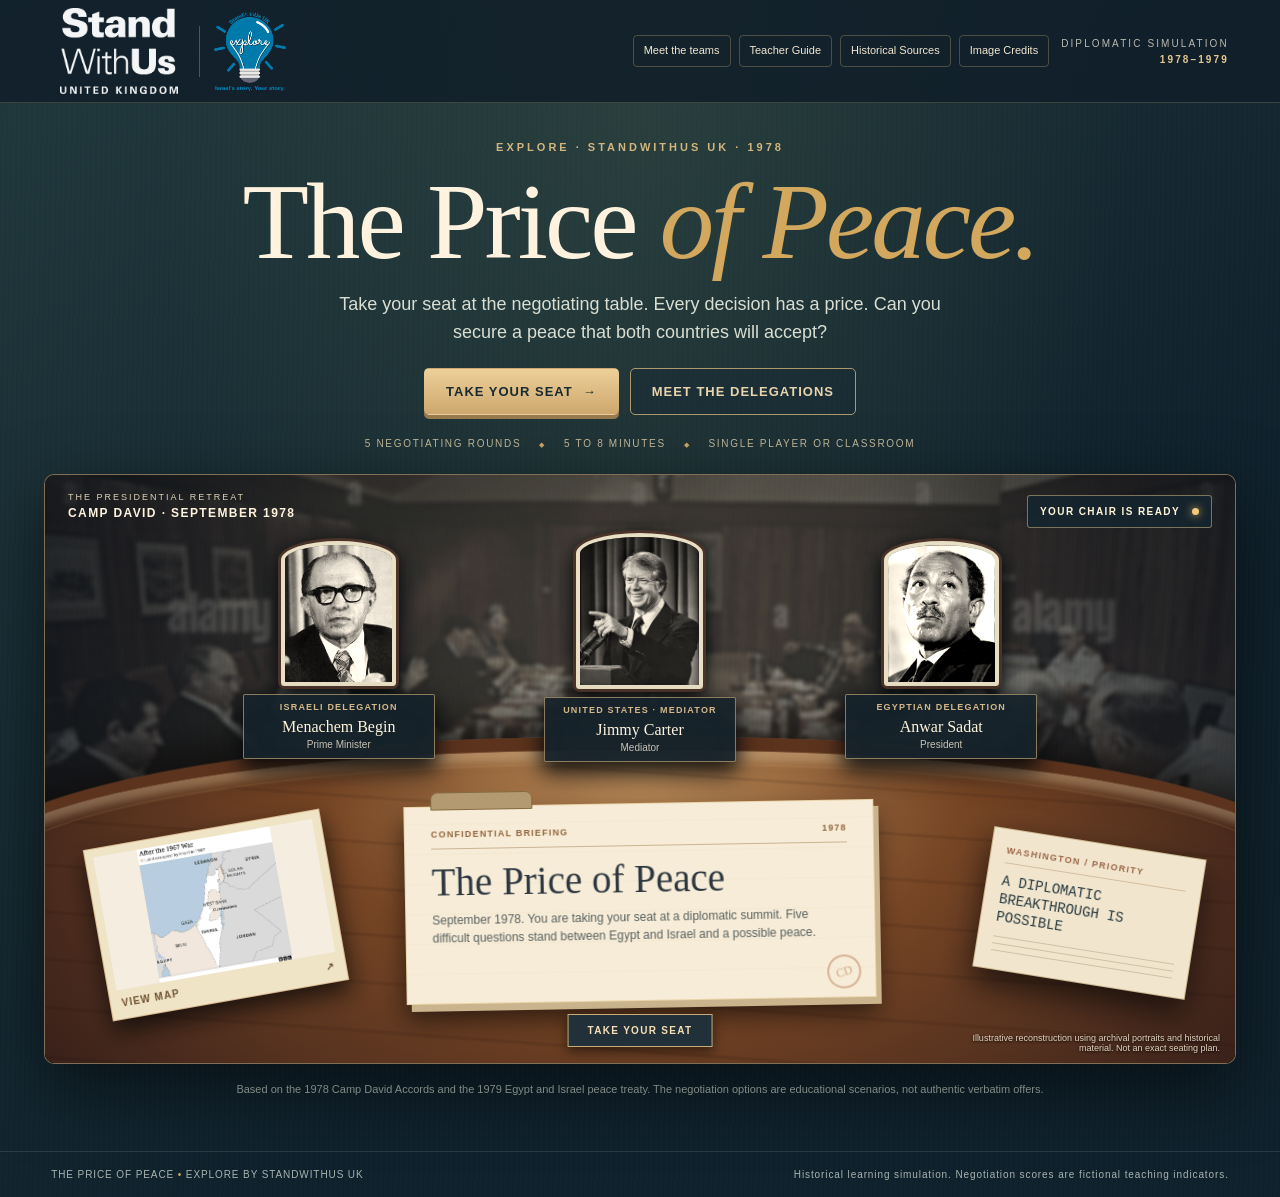
==== commit e812f4e2: "Redesign Camp David negotiation room" ====
--- a/index.html
+++ b/index.html
@@ -22,6 +22,7 @@
   <main id="app" tabindex="-1" aria-live="polite"></main>
   <footer class="site-footer"><span>THE PRICE OF PEACE <i>•</i> EXPLORE BY STANDWITHUS UK</span><span>Historical learning simulation. Negotiation scores are fictional teaching indicators.</span></footer>
   <dialog id="peaceArchiveDialog" class="archive-modal" aria-labelledby="peaceArchiveTitle"><div class="archive-modal-top"><span>THE PRICE OF PEACE / RESEARCH ROOM</span><form method="dialog"><button class="archive-close" aria-label="Close historical archive">✕ CLOSE</button></form></div><div id="peaceArchiveBody"></div></dialog>
+  <dialog id="tableEvidenceDialog" class="pov-evidence-modal" aria-label="Maps and documents for this negotiation"><div class="pov-evidence-toolbar"><span>DOCUMENTS ON THE TABLE</span><form method="dialog"><button aria-label="Close research documents" class="pov-evidence-close">CLOSE ✕</button></form></div><div id="tableEvidenceBody"></div></dialog>
   <div id="printArea" aria-hidden="true"></div>
   <script src="media.js" defer></script>
   <script src="game.js" defer></script>
--- a/style.css
+++ b/style.css
@@ -82,3 +82,59 @@
 @media(max-width:1080px){.site-header{gap:9px}.brand-swu{width:112px;height:73px}.brand-explore{width:62px;height:68px}.resource-nav{max-width:420px}.resource-nav a,.resource-nav button{font-size:10px;padding:7px 8px}}
 @media(max-width:790px){.site-header{min-height:88px}.brand-swu{width:104px;height:67px}.brand-explore{width:57px;height:62px}.hero-art{min-height:385px}.desk-photo-frame{width:38%;right:7%;bottom:6%}.result-photo-band{grid-template-columns:1fr 1fr}.reveal-photo img{height:160px}}
 @media(max-width:550px){.brand{gap:8px}.brand-divider{height:39px}.brand-swu{width:86px;height:57px}.brand-explore{width:50px;height:56px}.hero-portraits{flex-wrap:wrap}.hero-portraits>div{flex:1 1 95px;padding:4px;gap:5px}.hero-portraits img{width:31px;height:43px}.hero-portraits span{font-size:8px}.desk-photo-frame{width:43%;right:2%;bottom:5%;padding:5px}.desk-photo-frame span{font-size:6px;letter-spacing:0}.dossier-image{float:none;margin:18px 0 0;width:100%;max-width:none}.dossier-image img{height:auto;max-height:240px}.delegate-portrait{width:92px}.delegate-portrait img{height:116px}.result-photo-band{grid-template-columns:1fr;gap:10px}.reveal-photo img{height:175px}.resource-nav{max-width:none}.resource-nav a,.resource-nav button{font-size:9px;padding:6px}}
+
+/* V4 | Seated first person negotiation room */
+.pov-shell{max-width:1440px;padding-top:22px}
+.pov-view{position:relative;isolation:isolate;height:590px;overflow:hidden;border:1px solid #bfa77b88;border-radius:10px;background:#3b302a;box-shadow:0 24px 70px #0008;color:#f6eee0}
+.pov-room-photo{position:absolute;inset:0;background:linear-gradient(180deg,#0d171ca8 0%,#16252b77 34%,#2317119c 76%,#110e0bc7 100%),url('assets/media/meetingRoom.webp') center 45% / cover;filter:sepia(.27) saturate(.6) blur(2px);transform:scale(1.035);opacity:.91}
+.pov-room-grain{position:absolute;inset:0;pointer-events:none;background:radial-gradient(ellipse at 50% 20%,#d9c29d24,transparent 58%),repeating-linear-gradient(93deg,transparent 0 3px,#00000007 4px 5px),linear-gradient(90deg,#090e15a0 0%,transparent 25% 75%,#090e15a0);z-index:1}
+.pov-era{position:absolute;top:17px;left:23px;z-index:5;display:grid;gap:4px;font-size:9px;letter-spacing:2px;color:#dfd0b6}.pov-era b{font-size:12px;letter-spacing:1.4px;color:#fff3dd}
+.pov-scenelabel{position:absolute;top:20px;right:23px;z-index:5;font-size:10px;font-weight:900;letter-spacing:1.4px;color:#fff4d8;background:#14262fdb;padding:10px 12px;border:1px solid #d0b8878c;border-radius:3px}.pov-pulse{display:inline-block;margin-left:8px;background:#f2ca79;width:7px;height:7px;border-radius:50%;box-shadow:0 0 9px #f0bb60}
+.pov-delegates{position:absolute;z-index:4;top:66px;width:min(850px,85%);left:50%;transform:translateX(-50%);display:grid;grid-template-columns:1fr 1.02fr 1fr;align-items:start;gap:clamp(8px,4vw,70px)}
+.pov-delegate{display:flex;align-items:center;flex-direction:column;text-align:center;min-width:0;filter:drop-shadow(0 8px 12px #091015b9)}.pov-delegate-middle{transform:translateY(-8px)}
+.pov-headshot{width:clamp(77px,9.4vw,115px);height:clamp(96px,12vw,145px);border:4px solid #e9dfc5;background:#5d625d;box-shadow:0 0 0 3px #4a3429,0 4px 15px #000c;overflow:hidden;border-radius:57% 57% 4px 4px/15% 15% 4px 4px}
+.pov-delegate-middle .pov-headshot{width:clamp(84px,10vw,127px);height:clamp(105px,12.8vw,156px)}
+.pov-headshot img{width:100%;height:100%;object-fit:cover;object-position:center 17%;display:block;filter:grayscale(.65) sepia(.25) contrast(1.07)}
+.pov-nameplate{margin-top:8px;background:#17242be8;border:1px solid #b9a176b3;border-radius:2px;padding:7px 9px;max-width:192px;width:100%;box-shadow:0 6px 17px #0009;display:grid;gap:3px;min-height:65px}
+.pov-nameplate small{font-size:9px;color:#d3b88a;font-weight:800;letter-spacing:1.2px;line-height:1.25}
+.pov-nameplate strong{font:16px Georgia,serif;color:#fff4dd;line-height:1.1}
+.pov-nameplate span{font-size:10px;color:#c9c3b6}
+.pov-delegate-active .pov-headshot{box-shadow:0 0 0 3px #f0d18b,0 0 26px #cbaa6580}
+.pov-table-surface{position:absolute;z-index:2;top:262px;bottom:-155px;left:-6%;right:-6%;border-radius:46% 46% 3% 3% / 27% 27% 0% 0%;background:radial-gradient(ellipse at 50% 4%,#bc8c59 0%,#764524 35%,#38201a 76%,#201711 100%);border:14px solid #5c331d;box-shadow:inset 0 10px 8px #eed3a45b,inset 0 -45px 70px #0d0806bb,0 -14px 35px #0c0908a6;transform:perspective(950px) rotateX(12deg);transform-origin:center top}
+.pov-table-surface:before{content:'';position:absolute;inset:13px;border:2px solid #d1a76a35;border-radius:inherit;background:repeating-linear-gradient(4deg,transparent 0 18px,#160a072b 19px 21px,transparent 22px 44px);opacity:.6}
+.pov-table-edge{position:absolute;bottom:115px;left:2%;right:2%;height:13px;border-top:2px solid #b38250a1;border-bottom:4px solid #120b08a6;border-radius:50%}
+.pov-live-file{position:absolute;z-index:6;left:50%;top:328px;transform:translateX(-50%) rotate(-1deg);width:min(470px,47%);min-height:198px;padding:22px 26px 17px;background:#f7ecd7;background-image:repeating-linear-gradient(0deg,transparent 0 28px,#d8c6a619 29px 30px);color:#283238;border:1px solid #ead4aa;box-shadow:5px 7px 0 #c9b48d,0 15px 24px #100b08b3;animation:pov-file-drop .65s both}
+.pov-live-file:before{content:'';position:absolute;top:-15px;left:26px;width:100px;height:16px;background:#b39a70;border:1px solid #866b40;border-radius:7px 7px 0 0;z-index:-1}
+.pov-file-meta{display:flex;align-items:center;justify-content:space-between;gap:8px;letter-spacing:1.2px;font-size:9px;color:#91653d;font-weight:800;border-bottom:1px solid #c9b493;padding-bottom:9px}
+.pov-live-file h2{font:clamp(25px,3.2vw,39px)/1.05 Georgia,serif;color:#2c3740;margin:13px 0 8px;font-weight:400}
+.pov-live-file p{font-size:12px;line-height:1.5;color:#56605f;margin:0;max-width:94%}
+.pov-file-question{font-size:11px;line-height:1.4;color:#7a5735;font-weight:800;margin-top:10px}
+.pov-file-seal{position:absolute;right:14px;bottom:8px;width:34px;height:34px;border:2px solid #ae68476e;color:#ae684788;border-radius:50%;display:flex;align-items:center;justify-content:center;font:12px Georgia,serif;transform:rotate(-17deg)}
+.pov-map-prop{position:absolute;z-index:5;left:4.3%;top:353px;width:23%;max-width:240px;padding:8px;background:#f0e4c7;border:1px solid #d8b78e;box-shadow:0 11px 22px #070807bb;transform:rotate(-10deg);transition:transform .2s,box-shadow .2s;text-align:left;color:#1a2b32}
+.pov-map-prop:hover{transform:rotate(-5deg) translateY(-6px);box-shadow:0 17px 27px #070807bb}
+.pov-map-prop img,.pov-map-prop svg{display:block;width:100%;height:135px;object-fit:contain;background:#f4ede0}
+.pov-map-prop span{display:flex;justify-content:space-between;align-items:center;font-size:10px;font-weight:900;letter-spacing:1px;padding:8px 3px 2px;color:#6f5332}
+.pov-telegram-prop{position:absolute;right:3.2%;top:367px;width:21%;max-width:215px;min-height:124px;transform:rotate(9deg);background:#f1e6cd;color:#26373f;padding:16px 15px;border:1px solid #cab68d;box-shadow:0 15px 30px #0b0908b8;z-index:4}
+.pov-telegram-prop span{display:block;color:#9b654a;font-size:9px;letter-spacing:1.3px;font-weight:800;border-bottom:1px solid #d5bda0;padding-bottom:7px;margin-bottom:9px}
+.pov-telegram-prop strong{font:14px/1.3 'Courier New',monospace;display:block}
+.pov-telegram-lines{height:17px;background:repeating-linear-gradient(to bottom,#846f4b50 0 1px,transparent 1px 7px);margin-top:9px}
+.pov-placecard{position:absolute;bottom:16px;left:50%;transform:translateX(-50%);z-index:8;background:#213039;color:#f6dfb4;letter-spacing:1.3px;font-size:10px;font-weight:800;padding:10px 19px;border:1px solid #c9ac78;box-shadow:0 4px 12px #0008;white-space:nowrap}
+.pov-caption{position:absolute;bottom:10px;right:15px;z-index:8;font-size:9px;color:#e3d4be;max-width:270px;text-align:right;text-shadow:0 1px 3px #000}
+.pov-below{margin:21px 0 0;display:grid;grid-template-columns:minmax(0,1fr) 288px;gap:21px;align-items:start}.pov-below .sidebar{position:static}.pov-choices-paper{min-width:0}
+.pov-choices-head{padding:28px clamp(20px,3vw,40px) 12px}.pov-choices-head h2{font:clamp(30px,3.8vw,40px) Georgia,serif;font-weight:400;margin:9px 0}.pov-choices-head p{color:#62706e;font-size:14px;margin:0}
+.pov-positions{display:grid;grid-template-columns:1fr 1fr;gap:14px;padding:15px clamp(20px,3vw,40px)}
+.pov-evidence-strip{margin:1px clamp(20px,3vw,40px);border-top:1px solid #d3c6ab;border-bottom:1px solid #d3c6ab;display:flex;align-items:center;justify-content:space-between;gap:15px;padding:12px 0;color:#475b5f}.pov-evidence-strip strong{font-size:10px;letter-spacing:1px}.pov-evidence-strip p{font-size:12px;margin:3px 0 0;color:#737770}
+.pov-small-button{white-space:nowrap;color:#26536a;border:1px solid #c3b298;background:#faf5e9;padding:10px 12px;font-size:10px;font-weight:800;letter-spacing:.5px}
+.pov-proposals{padding:8px clamp(20px,3vw,40px) 14px}.pov-offer-footer{margin:0;padding:19px clamp(20px,3vw,40px) 25px}.pov-utility{margin-top:15px}.pov-utility .outline-button{font-size:11px}
+.pov-followup{margin-top:22px}.pov-followup .panel-paper{border-top:5px solid #ab926c}
+.pov-evidence-modal{border:1px solid #c5a576;background:#f5eddd;color:#25353c;border-radius:6px;width:min(1020px,calc(100vw - 24px));max-height:calc(100dvh - 20px);padding:0;box-shadow:0 24px 80px #0009}.pov-evidence-modal::backdrop{background:#08141cdb;backdrop-filter:blur(5px)}
+.pov-evidence-toolbar{display:flex;justify-content:space-between;align-items:center;gap:15px;padding:12px 20px;background:#1a3038;color:#e8d3ad;letter-spacing:1.3px;font-size:10px;font-weight:800;position:sticky;top:0;z-index:1}.pov-evidence-close{background:#e6d1a5;color:#1b2b34;padding:9px 13px;font-size:11px;font-weight:800;border:0}
+#tableEvidenceBody{padding:25px clamp(14px,3vw,35px) 35px}.pov-evidence-title span{font-size:10px;letter-spacing:2px;color:#947045;font-weight:900}.pov-evidence-title h2{font:clamp(30px,5vw,45px) Georgia,serif;font-weight:400;margin:7px 0 0}.pov-evidence-title p{font-size:13px;color:#5b6665}
+.pov-evidence-images{display:grid;grid-template-columns:1fr 1fr;align-items:start;gap:20px;margin:20px 0}.pov-evidence-images figure{margin:0;min-width:0;border:1px solid #cbb896;background:#fffaf0;padding:10px}.pov-evidence-images img{width:100%;height:auto;max-height:53vh;object-fit:contain;display:block}.pov-evidence-images figcaption{font-size:11px;color:#606b6b;padding:9px 3px 2px}.pov-evidence-history{background:#e4dccb;padding:14px 19px;color:#4c5e5f;font-size:13px}.pov-evidence-history p{margin:8px 0 0}
+.pov-opening{max-width:930px;margin:12px auto 25px;text-align:center}.pov-opening-kicker{font-size:11px;color:#d3b57e;letter-spacing:3px;font-weight:900}.pov-opening h1{font:clamp(55px,8.5vw,112px)/.98 Georgia,serif;font-weight:400;letter-spacing:-3px;margin:14px 0;color:#fff2df}.pov-opening h1 em{color:#d2a75e}.pov-opening p{margin:0 auto 21px;max-width:650px;font-size:clamp(15px,2vw,18px);color:#d9ded3;line-height:1.6}.pov-opening-actions{display:flex;justify-content:center;gap:11px;flex-wrap:wrap}.pov-opening-facts{display:flex;gap:18px;justify-content:center;flex-wrap:wrap;font-size:10px;letter-spacing:1.7px;color:#c1b799;margin:23px auto 8px}.pov-opening-facts span:not(:last-child):after{content:'◆';font-size:7px;padding-left:18px;color:#cda564}.pov-opening-bottom{text-align:center;color:#adbab2;font-size:11px;line-height:1.6;margin:17px auto 0;max-width:850px}
+@keyframes pov-file-drop{from{opacity:0;transform:translate(-50%,50px) rotate(4deg) scale(.89)}to{opacity:1;transform:translate(-50%,0) rotate(-1deg) scale(1)}}
+@media(max-width:950px){.pov-below{grid-template-columns:1fr}.pov-below .sidebar{grid-template-columns:1fr 1fr 1fr}.pov-below .adviser-card{grid-column:1/-1}.pov-delegates{width:94%;gap:10px}.pov-map-prop{left:2.2%}.pov-telegram-prop{right:2%}.pov-live-file{width:48%}}
+@media(max-width:700px){.pov-view{height:485px}.pov-delegates{top:86px;width:98%;gap:4px}.pov-headshot{width:70px;height:82px;border-width:3px}.pov-delegate-middle .pov-headshot{width:76px;height:90px}.pov-nameplate{max-width:117px;min-height:68px;padding:6px 4px}.pov-nameplate small{font-size:7px;letter-spacing:.6px}.pov-nameplate strong{font-size:13px}.pov-nameplate span{font-size:9px}.pov-table-surface{top:258px;left:-29%;right:-29%;bottom:-108px}.pov-live-file{width:69%;top:312px;min-height:150px;padding:12px 14px 8px}.pov-live-file h2{font-size:24px;margin:8px 0 6px}.pov-live-file p{font-size:10px;line-height:1.3}.pov-file-question{font-size:9px;margin-top:5px}.pov-file-meta{font-size:8px;padding-bottom:5px}.pov-file-seal{display:none}.pov-map-prop{top:336px;left:1%;width:22%;padding:5px;transform:rotate(-9deg)}.pov-map-prop img,.pov-map-prop svg{height:90px}.pov-map-prop span{font-size:8px;letter-spacing:0;line-height:1.25}.pov-telegram-prop{display:none}.pov-caption{bottom:7px;right:8px;max-width:160px;font-size:7px}.pov-placecard{bottom:19px;left:32%;font-size:8px;padding:7px}.pov-era{top:13px;left:12px;font-size:8px;letter-spacing:.7px}.pov-era b{font-size:10px;letter-spacing:.5px}.pov-scenelabel{top:13px;right:11px;font-size:8px;letter-spacing:.5px;padding:6px}.pov-pulse{width:5px;height:5px;margin-left:3px}.pov-below .sidebar{grid-template-columns:1fr 1fr}.pov-below .adviser-card{grid-column:1/-1}.pov-positions{grid-template-columns:1fr}.pov-evidence-strip{align-items:flex-start;flex-direction:column}.pov-evidence-images{grid-template-columns:1fr}}
+@media(max-width:440px){.pov-shell{padding:13px 8px 30px}.pov-view{height:455px;border-radius:5px}.pov-era{max-width:50%}.pov-scenelabel{max-width:46%;text-align:right}.pov-delegates{top:91px}.pov-headshot{width:60px;height:75px}.pov-delegate-middle .pov-headshot{width:67px;height:80px}.pov-nameplate{max-width:99px;min-height:64px}.pov-nameplate strong{font-size:12px}.pov-nameplate span{font-size:8px}.pov-table-surface{top:244px}.pov-live-file{top:288px;left:54%;width:72%;min-height:151px}.pov-live-file h2{font-size:22px}.pov-live-file p{font-size:9px;line-height:1.3;max-width:100%}.pov-file-meta{font-size:7px}.pov-file-question{font-size:8px}.pov-map-prop{top:316px;width:21%;left:0}.pov-map-prop img,.pov-map-prop svg{height:75px}.pov-map-prop span{font-size:7px;padding-top:4px}.pov-placecard{left:26%;bottom:11px;max-width:70%;text-align:center;white-space:normal;font-size:7px}.pov-caption{display:none}.pov-opening h1{font-size:56px}.pov-opening-actions .gold-button,.pov-opening-actions .outline-button{width:100%;justify-content:center}.pov-opening-facts{font-size:8px;gap:8px}.pov-opening-facts span:not(:last-child):after{padding-left:7px}.pov-below .sidebar{grid-template-columns:1fr}.pov-evidence-strip{margin:0 16px}.pov-choices-head{padding:25px 16px 8px}.pov-positions{padding:14px 16px}.pov-proposals{padding:8px 16px}.pov-offer-footer{padding:18px 16px 25px}}
+@media(prefers-reduced-motion:reduce){.pov-live-file{animation:none}.pov-map-prop{transition:none}}
+@media print{.pov-evidence-modal{display:none!important}}
